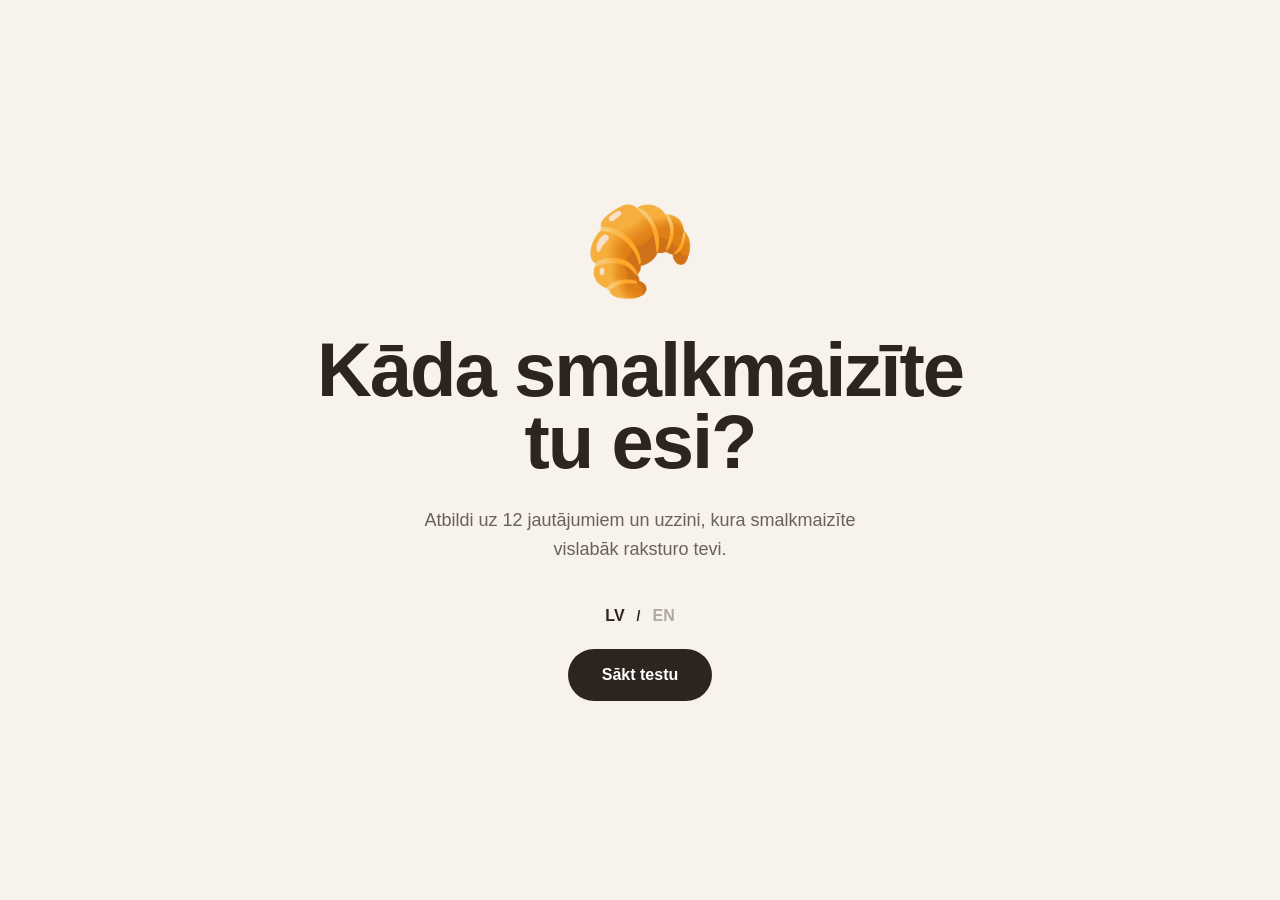
==== index.html @ b775a88b "First push" ====
<!DOCTYPE html>
<html lang="lv">
<head>
    <meta charset="UTF-8">
    <meta name="viewport" content="width=device-width, initial-scale=1.0">

    <title>Kāda smalkmaizīte tu esi?</title>

    <link rel="stylesheet" href="style.css">
</head>

<body>

    <main class="app">

        <!-- LANDING PAGE -->
        <section id="landing-screen" class="screen landing-screen">

            <div class="landing-content">

                <div class="pastry-placeholder">
                    🥐
                </div>

                <h1 id="landing-title">
                    Kāda smalkmaizīte<br>
                    tu esi?
                </h1>

                <p class="landing-description" id="landing-description">
                    Atbildi uz 12 jautājumiem un uzzini,
                    kura smalkmaizīte vislabāk raksturo tevi.
                </p>

                <div class="language-switcher">

                <button id="lv-button" class="language-button active">
                    LV
                </button>

                <span>/</span>

                <button id="en-button" class="language-button">
                    EN
                </button>

                </div>

                <button id="start-button" class="primary-button">
                    Sākt testu
                </button>

            </div>

        </section>


        <!-- QUIZ PAGE -->
        <section id="quiz-screen" class="screen quiz-screen hidden">

            <div class="quiz-container">

                <div class="quiz-header">

                    <span id="question-counter">
                        1 / 12
                    </span>

                    <div class="progress-track">
                        <div
                            id="progress-bar"
                            class="progress-bar">
                        </div>
                    </div>

                </div>


                <div id="question-container" class="question-container">

                    <p class="question-number">
                        JAUTĀJUMS 1
                    </p>

                    <h2 id="question-text">
                        Jautājums tiks ielādēts šeit
                    </h2>

                    <div id="answers-container" class="answers-container">
                        <!-- Answers will be added by JavaScript -->
                    </div>

                </div>


                <button
                    id="next-button"
                    class="primary-button next-button"
                    disabled>
                    Turpināt
                </button>

            </div>

        </section>

    </main>


    <script src="questions.js"></script>
    <script src="script.js"></script>

</body>
</html>
---- style.css ----
/* =========================
   GENERAL
========================= */

* {
    box-sizing: border-box;
    margin: 0;
    padding: 0;
}

html,
body {
    width: 100%;
    min-height: 100%;
}

body {
    font-family: Arial, Helvetica, sans-serif;
    background: #f7f2eb;
    color: #2d241f;
}


/* =========================
   APP
========================= */

.app {
    width: 100%;
    min-height: 100vh;
    overflow: hidden;
}


/* =========================
   SCREENS
========================= */

.screen {
    min-height: 100vh;
    width: 100%;

    display: flex;
    align-items: center;
    justify-content: center;

    padding: 40px 20px;

    transition:
        opacity 0.4s ease,
        transform 0.4s ease;
}

.hidden {
    display: none;
}


/* =========================
   LANDING PAGE
========================= */

.landing-screen {
    text-align: center;
}

.landing-content {
    width: 100%;
    max-width: 700px;

    display: flex;
    flex-direction: column;
    align-items: center;
}


/* Temporary pastry */

.pastry-placeholder {
    font-size: 90px;
    margin-bottom: 30px;

    animation: floatingPastry 3s ease-in-out infinite;
}

@keyframes floatingPastry {

    0% {
        transform: translateY(0);
    }

    50% {
        transform: translateY(-10px);
    }

    100% {
        transform: translateY(0);
    }

}


/* Small title */

.eyebrow {
    font-size: 13px;
    letter-spacing: 3px;
    font-weight: bold;

    margin-bottom: 18px;

    opacity: 0.6;
}


/* Main title */

h1 {
    font-size: clamp(42px, 7vw, 76px);
    line-height: 0.95;
    letter-spacing: -2px;

    margin-bottom: 28px;
}


/* Description */

.landing-description {
    max-width: 500px;

    font-size: 18px;
    line-height: 1.6;

    opacity: 0.7;

    margin-bottom: 40px;
}

/* =========================
   LANGUAGE SWITCHER
========================= */

.language-switcher {
    display: flex;
    align-items: center;
    gap: 8px;

    margin-bottom: 20px;

    font-size: 14px;
    font-weight: bold;
}

.language-button {
    border: none;
    background: transparent;

    padding: 4px;

    font-size: 16px;
    font-weight: bold;

    color: #2d241f;

    opacity: 0.35;

    cursor: pointer;

    transition: opacity 0.2s ease;
}

.language-button:hover {
    opacity: 0.7;
}

.language-button.active {
    opacity: 1;
}

/* =========================
   BUTTON
========================= */

.primary-button {
    border: none;

    padding: 17px 34px;

    border-radius: 100px;

    background: #2d241f;
    color: white;

    font-size: 16px;
    font-weight: bold;

    cursor: pointer;

    transition:
        transform 0.2s ease,
        opacity 0.2s ease;
}

.primary-button:hover {
    transform: translateY(-2px);
}

.primary-button:active {
    transform: translateY(0);
}

.primary-button:disabled {
    opacity: 0.35;
    cursor: not-allowed;
}

.primary-button:disabled:hover {
    transform: none;
}


/* =========================
   QUIZ
========================= */

.quiz-container {
    width: 100%;
    max-width: 720px;
}


/* Quiz header */

.quiz-header {
    margin-bottom: 70px;
}

#question-counter {
    display: block;

    font-size: 14px;
    font-weight: bold;

    margin-bottom: 12px;

    opacity: 0.6;
}


/* Progress bar */

.progress-track {
    width: 100%;
    height: 5px;

    background: rgba(45, 36, 31, 0.12);

    border-radius: 100px;

    overflow: hidden;
}

.progress-bar {
    height: 100%;
    width: 8.333%;

    background: #2d241f;

    border-radius: 100px;

    transition: width 0.4s ease;
}


/* =========================
   QUESTION
========================= */

.question-container {
    transition:
        opacity 0.25s ease,
        transform 0.25s ease;
}

.question-number {
    font-size: 12px;
    font-weight: bold;

    letter-spacing: 2px;

    opacity: 0.45;

    margin-bottom: 15px;
}

#question-text {
    font-size: clamp(30px, 5vw, 48px);
    line-height: 1.1;

    letter-spacing: -1px;

    margin-bottom: 40px;
}


/* =========================
   ANSWERS
========================= */

.answers-container {
    display: flex;
    flex-direction: column;
    gap: 12px;
}

.answer-button {
    width: 100%;

    padding: 20px 22px;

    border: 2px solid rgba(45, 36, 31, 0.15);

    border-radius: 14px;

    background: transparent;

    color: #2d241f;

    text-align: left;

    font-size: 17px;

    cursor: pointer;

    transition:
        background 0.2s ease,
        border-color 0.2s ease,
        transform 0.2s ease;
}

.answer-button:hover {
    border-color: #2d241f;
    transform: translateX(4px);
}

.answer-button.selected {
    background: #2d241f;
    border-color: #2d241f;
    color: white;
}


/* Next button */

.next-button {
    margin-top: 35px;
}


/* =========================
   MOBILE
========================= */

@media (max-width: 600px) {

    .screen {
        padding: 30px 18px;
    }

    .pastry-placeholder {
        font-size: 70px;
    }

    h1 {
        letter-spacing: -1px;
    }

    .landing-description {
        font-size: 16px;
    }

    .quiz-header {
        margin-bottom: 50px;
    }

    #question-text {
        margin-bottom: 30px;
    }

    .answer-button {
        padding: 17px;
        font-size: 16px;
    }

}
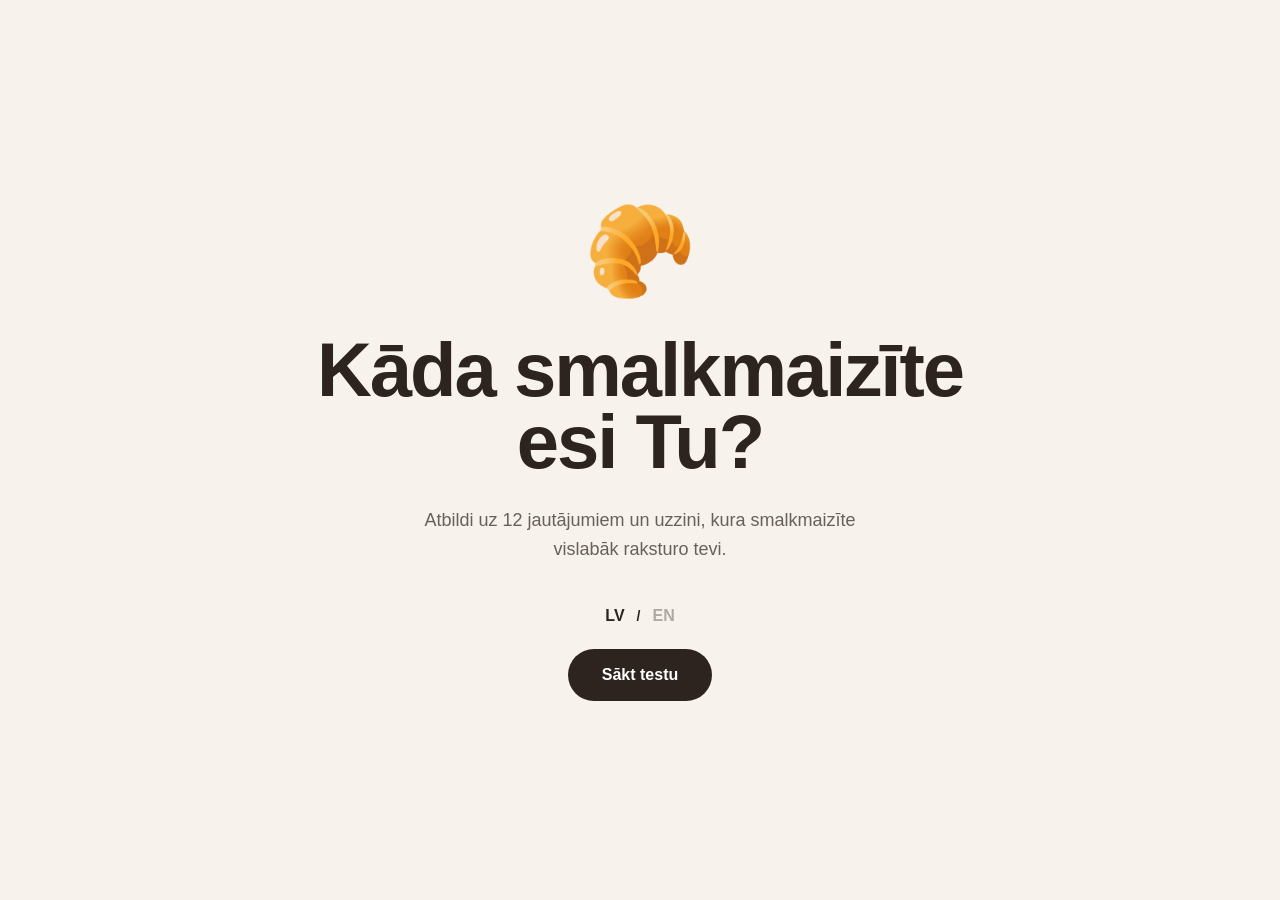
==== commit 1d40c45b: "first image test" ====
--- a/index.html
+++ b/index.html
@@ -4,7 +4,7 @@
     <meta charset="UTF-8">
     <meta name="viewport" content="width=device-width, initial-scale=1.0">
 
-    <title>Kāda smalkmaizīte tu esi?</title>
+    <title>Kāda smalkmaizīte esi Tu?</title>
 
     <link rel="stylesheet" href="style.css">
 </head>
@@ -24,7 +24,7 @@
 
                 <h1 id="landing-title">
                     Kāda smalkmaizīte<br>
-                    tu esi?
+                    esi Tu?
                 </h1>
 
                 <p class="landing-description" id="landing-description">
--- a/style.css
+++ b/style.css
@@ -136,6 +136,43 @@
 
     margin-bottom: 40px;
 }
+/*BAKERY LINK RESULT PAGE */
+
+.bakery-link-text {
+    
+    margin-bottom: 8px;
+
+    font-size: 18px;
+    line-height: 1.6;
+
+    color: #2d241f;
+    opacity: 0.7;
+}
+
+.bakery-link {
+    color: #2d241f;
+
+    font-size: 18px;
+    line-height: 1.6;
+
+    opacity: 0.7;
+
+    text-decoration: underline;
+
+    transition: opacity 0.2s ease;
+}
+
+.bakery-link:hover {
+    opacity: 1;
+}
+
+.bakery-link-section {
+    width: 90%;
+    margin-top: 1px;
+    padding-top: 30px;
+
+    border-top: 2px solid rgba(45, 36, 31, 0.15);
+}
 
 /* =========================
    LANGUAGE SWITCHER
@@ -317,7 +354,7 @@
 .answer-button {
     width: 100%;
 
-    padding: 20px 22px;
+    padding: 0;
 
     border: 2px solid rgba(45, 36, 31, 0.15);
 
@@ -332,6 +369,8 @@
     font-size: 17px;
 
     cursor: pointer;
+
+    overflow: hidden;
 
     transition:
         background 0.2s ease,
@@ -339,15 +378,46 @@
         transform 0.2s ease;
 }
 
+
 .answer-button:hover {
     border-color: #2d241f;
+
     transform: translateX(4px);
 }
+
 
 .answer-button.selected {
     background: #2d241f;
+
     border-color: #2d241f;
+
     color: white;
+}
+
+
+/* =========================
+ANSWER IMAGE
+========================= */
+
+.answer-image {
+    display: block;
+    width: 100%;
+    height: clamp(140px, 20vw, 200px);
+    object-fit: cover;
+    object-position: center;
+}
+
+
+/* =========================
+ANSWER TEXT
+========================= */
+
+.answer-text {
+    display: block;
+
+    padding: 18px 22px;
+
+    line-height: 1.4;
 }
 
 
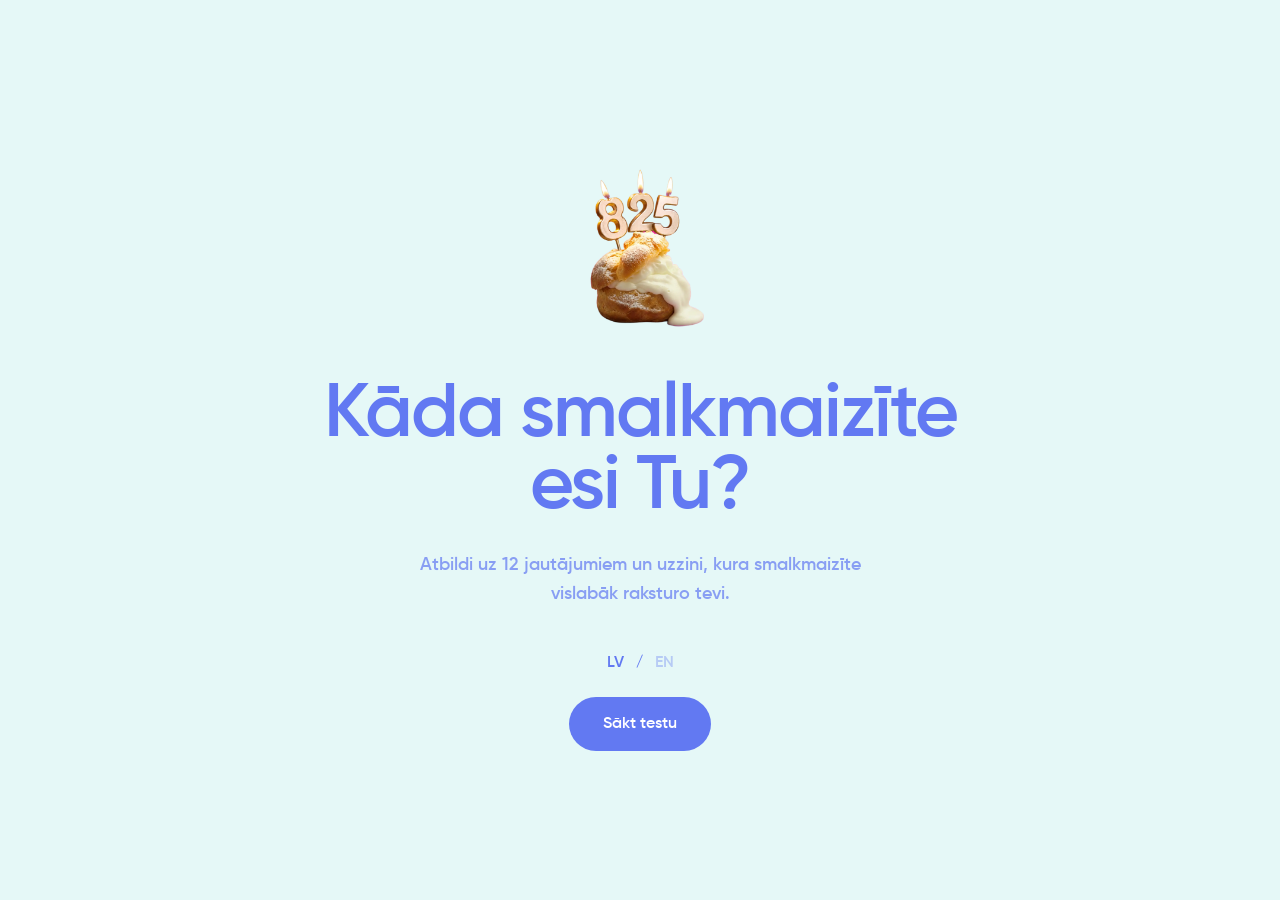
==== commit aff22e95: "Font, grammar, result and landing images" ====
--- a/index.html
+++ b/index.html
@@ -19,7 +19,7 @@
             <div class="landing-content">
 
                 <div class="pastry-placeholder">
-                    🥐
+                    <img src="images/indexvecriga.webp" alt="Smalkmaizīte">
                 </div>
 
                 <h1 id="landing-title">
--- a/style.css
+++ b/style.css
@@ -1,6 +1,12 @@
 /* =========================
    GENERAL
 ========================= */
+@font-face {
+    font-family: "MyFont";
+    src: url("fonts/Gilroy-SemiBold.ttf") format("truetype");
+    font-weight: 600;
+    font-style: normal;
+}
 
 * {
     box-sizing: border-box;
@@ -13,11 +19,15 @@
     width: 100%;
     min-height: 100%;
 }
-
+/*#f7f2eb*/
 body {
-    font-family: Arial, Helvetica, sans-serif;
-    background: #f7f2eb;
-    color: #2d241f;
+    font-family: "MyFont", sans-serif;
+    background: #e5f8f7;
+    color: #6279f2;
+}
+
+button {
+    font-family: inherit;
 }
 
 
@@ -81,6 +91,41 @@
     margin-bottom: 30px;
 
     animation: floatingPastry 3s ease-in-out infinite;
+}
+
+.pastry-placeholder img {
+    width: 200px;
+    height: 200px;
+    object-fit: contain;
+    display: block;
+}
+
+
+.landing-image-container img {
+    width: 100%;
+    height: 100%;
+
+    object-fit: contain;
+}
+
+.result-image-container {
+    width: 170px;
+    height: 170px;
+
+    margin-bottom: 30px;
+
+    display: flex;
+    align-items: center;
+    justify-content: center;
+
+    overflow: hidden;
+}
+
+.result-image-container img {
+    width: 100%;
+    height: 100%;
+
+    object-fit: contain;
 }
 
 @keyframes floatingPastry {
@@ -145,12 +190,12 @@
     font-size: 18px;
     line-height: 1.6;
 
-    color: #2d241f;
+    color: #6279f2;
     opacity: 0.7;
 }
 
 .bakery-link {
-    color: #2d241f;
+    color: #6279f2;
 
     font-size: 18px;
     line-height: 1.6;
@@ -198,7 +243,7 @@
     font-size: 16px;
     font-weight: bold;
 
-    color: #2d241f;
+    color: #6279f2;
 
     opacity: 0.35;
 
@@ -226,7 +271,7 @@
 
     border-radius: 100px;
 
-    background: #2d241f;
+    background: #6279f2;
     color: white;
 
     font-size: 16px;
@@ -302,7 +347,7 @@
     height: 100%;
     width: 8.333%;
 
-    background: #2d241f;
+    background: #6279f2;
 
     border-radius: 100px;
 
@@ -362,7 +407,7 @@
 
     background: transparent;
 
-    color: #2d241f;
+    color: #6279f2;
 
     text-align: left;
 
@@ -380,16 +425,16 @@
 
 
 .answer-button:hover {
-    border-color: #2d241f;
+    border-color: #6279f2;
 
     transform: translateX(4px);
 }
 
 
 .answer-button.selected {
-    background: #2d241f;
-
-    border-color: #2d241f;
+    background: #6279f2;
+
+    border-color: #6279f2;
 
     color: white;
 }
@@ -459,7 +504,7 @@
     }
 
     .answer-button {
-        padding: 17px;
+        padding: 0;
         font-size: 16px;
     }
 
